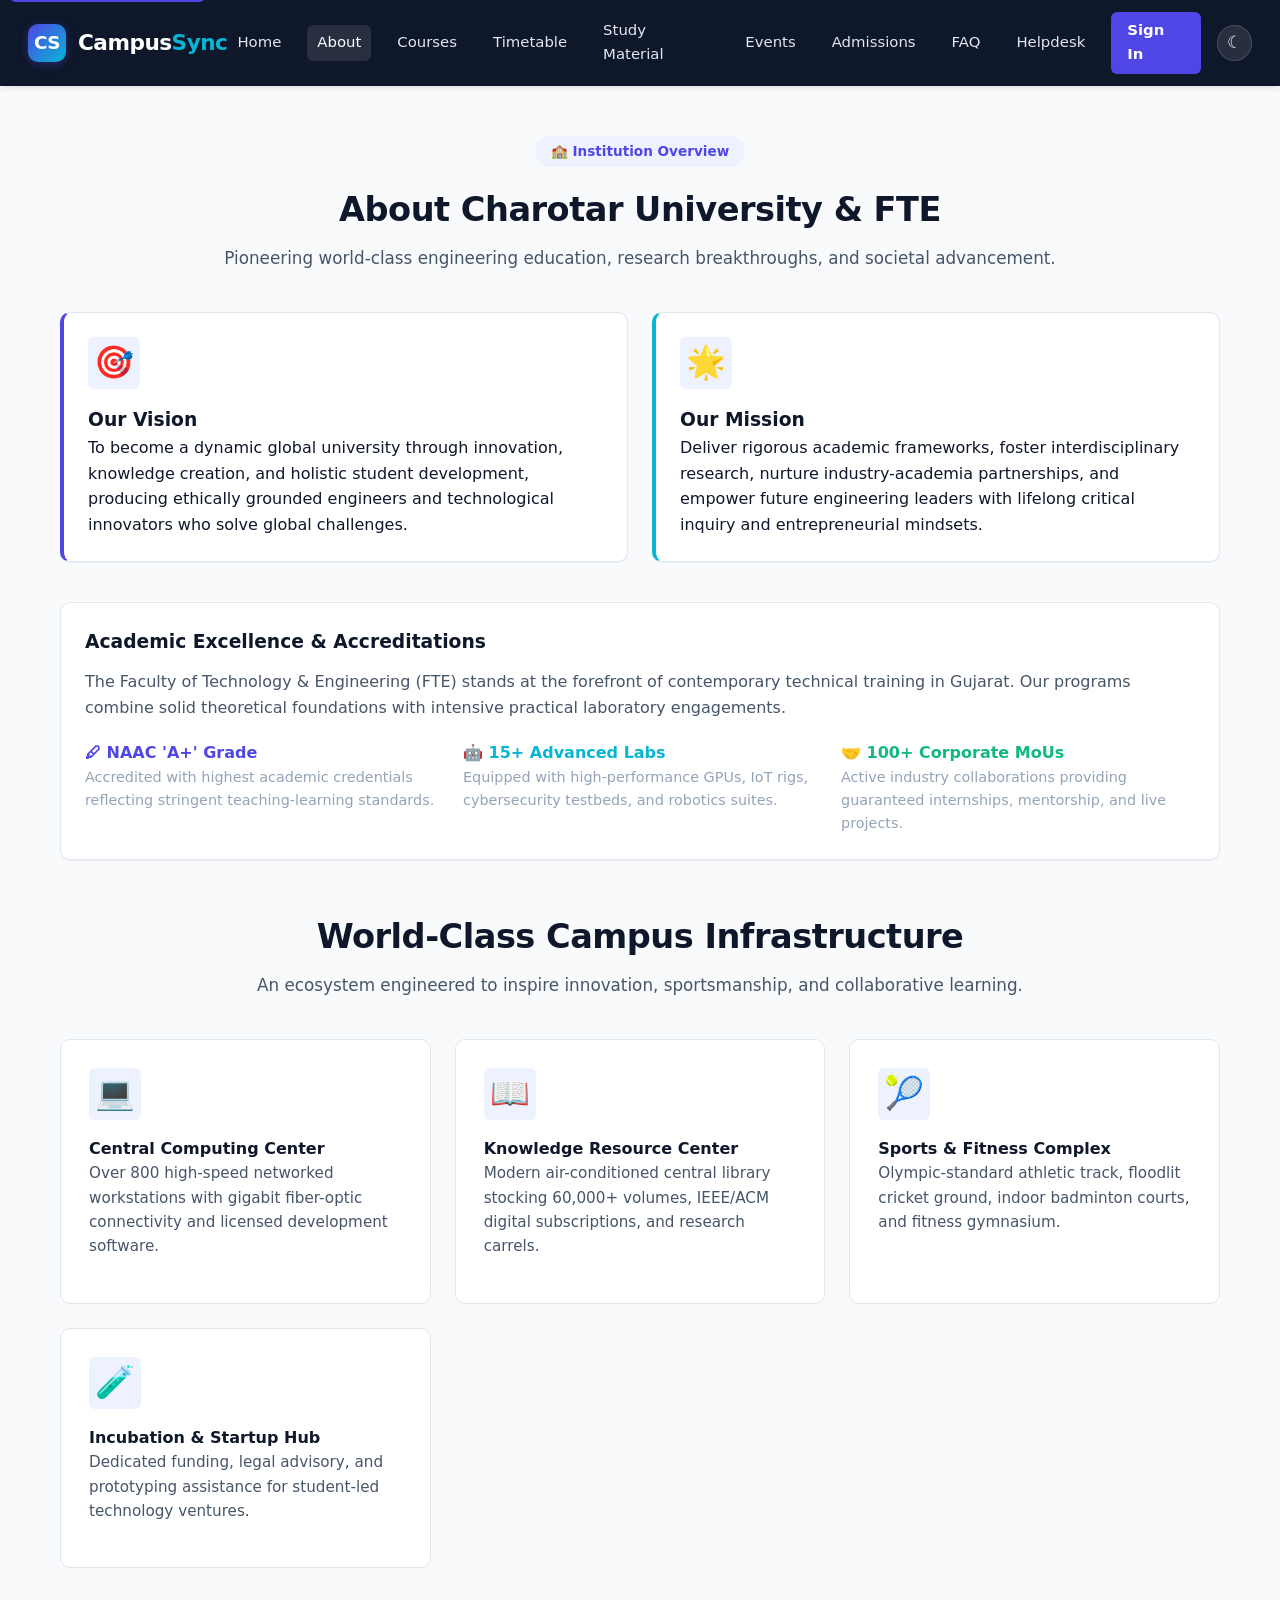
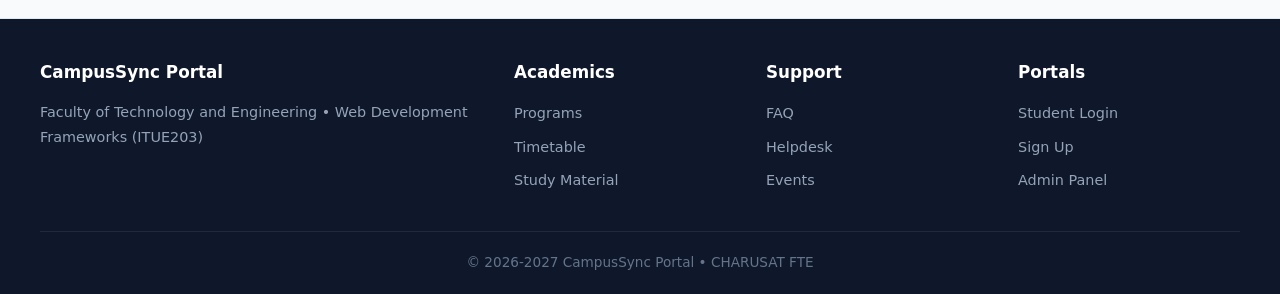
==== About.html @ 85283111 "feat: complete WDF practicals 1-15 - CampusSync Student Portal (PHP, MySQL, REST API, RBAC, CRUD)" ====
<!DOCTYPE html>
<html lang="en">
<head>
    <meta charset="UTF-8">
    <meta name="viewport" content="width=device-width, initial-scale=1.0">
    <title>About Us | CampusSync - Charusat FTE</title>
    <link rel="stylesheet" href="style.css">
    <script src="script.js" defer></script>
</head>
<body class="page-about">
    <a href="#main-content" class="skip-link">Skip to main content</a>

    <!-- Header -->
    <header class="header">
        <div class="logo-section">
            <div class="brand-badge">CS</div>
            <a href="Home.html" class="brand-title">Campus<span>Sync</span></a>
        </div>
        <button class="menu-button" id="menuButton" aria-label="Toggle menu">&#9776;</button>
        <nav class="navbar" id="navbar">
            <a href="Home.html">Home</a>
            <a href="About.html" class="active">About</a>
            <a href="Courses.html">Courses</a>
            <a href="Timetable.html">Timetable</a>
            <a href="StudyMaterial.html">Study Material</a>
            <a href="events.html">Events</a>
            <a href="Admission.html">Admissions</a>
            <a href="FAQ.html">FAQ</a>
            <a href="Help.html">Helpdesk</a>
            <a href="Login.html" class="nav-auth-btn">Sign In</a>
            <button id="themeToggle" class="theme-btn" title="Toggle Theme">&#9790;</button>
        </nav>
    </header>

    <main id="main-content" class="container">
        <!-- Breadcrumbs & Heading -->
        <div class="section-head">
            <span class="hero-pill">&#127979; Institution Overview</span>
            <h2>About Charotar University &amp; FTE</h2>
            <p>Pioneering world-class engineering education, research breakthroughs, and societal advancement.</p>
        </div>

        <!-- Vision & Mission Grid -->
        <div class="two-col-grid" style="margin-bottom: 40px;">
            <div class="card" style="border-left: 4px solid var(--primary);">
                <div class="feature-icon">&#127919;</div>
                <h3>Our Vision</h3>
                <p>
                    To become a dynamic global university through innovation, knowledge creation, and holistic student development, producing ethically grounded engineers and technological innovators who solve global challenges.
                </p>
            </div>

            <div class="card" style="border-left: 4px solid var(--accent);">
                <div class="feature-icon">&#127775;</div>
                <h3>Our Mission</h3>
                <p>
                    Deliver rigorous academic frameworks, foster interdisciplinary research, nurture industry-academia partnerships, and empower future engineering leaders with lifelong critical inquiry and entrepreneurial mindsets.
                </p>
            </div>
        </div>

        <!-- Key Milestones -->
        <section class="card" style="margin-bottom: 40px;">
            <h3>Academic Excellence &amp; Accreditations</h3>
            <p style="color: var(--text-secondary); margin: 12px 0 20px 0;">
                The Faculty of Technology &amp; Engineering (FTE) stands at the forefront of contemporary technical training in Gujarat. Our programs combine solid theoretical foundations with intensive practical laboratory engagements.
            </p>
            <div class="features-grid">
                <div>
                    <h4 style="color: var(--primary);">&#128394; NAAC 'A+' Grade</h4>
                    <p style="font-size: 0.9rem; color: var(--text-muted);">Accredited with highest academic credentials reflecting stringent teaching-learning standards.</p>
                </div>
                <div>
                    <h4 style="color: var(--accent);">&#129302; 15+ Advanced Labs</h4>
                    <p style="font-size: 0.9rem; color: var(--text-muted);">Equipped with high-performance GPUs, IoT rigs, cybersecurity testbeds, and robotics suites.</p>
                </div>
                <div>
                    <h4 style="color: var(--success);">&#129309; 100+ Corporate MoUs</h4>
                    <p style="font-size: 0.9rem; color: var(--text-muted);">Active industry collaborations providing guaranteed internships, mentorship, and live projects.</p>
                </div>
            </div>
        </section>

        <!-- Facilities Section -->
        <div class="section-head" style="margin-top: 50px;">
            <h2>World-Class Campus Infrastructure</h2>
            <p>An ecosystem engineered to inspire innovation, sportsmanship, and collaborative learning.</p>
        </div>

        <div class="features-grid">
            <div class="feature-card">
                <div class="feature-icon">&#128187;</div>
                <h4>Central Computing Center</h4>
                <p>Over 800 high-speed networked workstations with gigabit fiber-optic connectivity and licensed development software.</p>
            </div>

            <div class="feature-card">
                <div class="feature-icon">&#128214;</div>
                <h4>Knowledge Resource Center</h4>
                <p>Modern air-conditioned central library stocking 60,000+ volumes, IEEE/ACM digital subscriptions, and research carrels.</p>
            </div>

            <div class="feature-card">
                <div class="feature-icon">&#127934;</div>
                <h4>Sports &amp; Fitness Complex</h4>
                <p>Olympic-standard athletic track, floodlit cricket ground, indoor badminton courts, and fitness gymnasium.</p>
            </div>

            <div class="feature-card">
                <div class="feature-icon">&#129514;</div>
                <h4>Incubation &amp; Startup Hub</h4>
                <p>Dedicated funding, legal advisory, and prototyping assistance for student-led technology ventures.</p>
            </div>
        </div>
    </main>

    <!-- Footer -->
    <footer class="footer">
        <div class="footer-grid">
            <div class="footer-col">
                <h4>CampusSync Portal</h4>
                <p style="font-size: 0.9rem; line-height: 1.7;">Faculty of Technology and Engineering &bull; Web Development Frameworks (ITUE203)</p>
            </div>
            <div class="footer-col">
                <h4>Academics</h4>
                <ul>
                    <li><a href="Courses.html">Programs</a></li>
                    <li><a href="Timetable.html">Timetable</a></li>
                    <li><a href="StudyMaterial.html">Study Material</a></li>
                </ul>
            </div>
            <div class="footer-col">
                <h4>Support</h4>
                <ul>
                    <li><a href="FAQ.html">FAQ</a></li>
                    <li><a href="Help.html">Helpdesk</a></li>
                    <li><a href="events.html">Events</a></li>
                </ul>
            </div>
            <div class="footer-col">
                <h4>Portals</h4>
                <ul>
                    <li><a href="Login.html">Student Login</a></li>
                    <li><a href="Signup.html">Sign Up</a></li>
                    <li><a href="admin_dashboard.php">Admin Panel</a></li>
                </ul>
            </div>
        </div>
        <div class="footer-bottom">
            <p>&copy; 2026-2027 CampusSync Portal &bull; CHARUSAT FTE</p>
        </div>
    </footer>
</body>
</html>
---- style.css ----
/* ==========================================================================
   CampusSync - Modern Academic & Student Life Portal Stylesheet
   Subject: Web Development Frameworks (ITUE203) - Practical 2, 3, 4
   Theme: Contemporary Slate & Indigo / Teal Aesthetic
   ========================================================================== */

/* --- CSS Root Variables (Light Theme Default) --- */
:root {
    --primary: #4f46e5;
    --primary-dark: #4338ca;
    --primary-light: #eef2ff;
    --accent: #06b6d4;
    --accent-dark: #0891b2;
    --accent-light: #ecfeff;
    --success: #10b981;
    --warning: #f59e0b;
    --danger: #ef4444;
    --info: #3b82f6;

    --bg-page: #f8fafc;
    --bg-surface: #ffffff;
    --bg-surface-alt: #f1f5f9;
    --border-color: #e2e8f0;

    --text-primary: #0f172a;
    --text-secondary: #475569;
    --text-muted: #94a3b8;
    --text-white: #ffffff;

    --header-bg: #0f172a;
    --header-text: #f8fafc;

    --shadow-sm: 0 1px 2px 0 rgba(0, 0, 0, 0.05);
    --shadow-md: 0 4px 6px -1px rgba(0, 0, 0, 0.07), 0 2px 4px -2px rgba(0, 0, 0, 0.05);
    --shadow-lg: 0 10px 15px -3px rgba(0, 0, 0, 0.08), 0 4px 6px -4px rgba(0, 0, 0, 0.04);

    --radius-sm: 6px;
    --radius-md: 10px;
    --radius-lg: 16px;
    --radius-full: 9999px;

    --transition: all 0.25s ease-in-out;
    --max-width: 1200px;
}

/* --- Dark Theme Variables --- */
body.dark-theme {
    --bg-page: #0b0f19;
    --bg-surface: #1e293b;
    --bg-surface-alt: #162032;
    --border-color: #334155;

    --text-primary: #f8fafc;
    --text-secondary: #cbd5e1;
    --text-muted: #64748b;

    --header-bg: #030712;
    --header-text: #f8fafc;

    --shadow-sm: 0 1px 2px 0 rgba(0, 0, 0, 0.3);
    --shadow-md: 0 4px 8px 0 rgba(0, 0, 0, 0.4);
    --shadow-lg: 0 10px 20px 0 rgba(0, 0, 0, 0.5);
}

/* --- Base & Reset --- */
*, *::before, *::after {
    box-sizing: border-box;
    margin: 0;
    padding: 0;
}

html {
    scroll-behavior: smooth;
    font-size: 16px;
}

body {
    font-family: 'Segoe UI', system-ui, -apple-system, BlinkMacSystemFont, Roboto, sans-serif;
    background-color: var(--bg-page);
    color: var(--text-primary);
    line-height: 1.6;
    transition: background-color 0.3s ease, color 0.3s ease;
    overflow-x: hidden;
    min-height: 100vh;
    display: flex;
    flex-direction: column;
}

a {
    color: var(--primary);
    text-decoration: none;
    transition: var(--transition);
}

a:hover {
    color: var(--primary-dark);
}

img {
    max-width: 100%;
    display: block;
}

/* --- Skip to Content (Accessibility - Practical 2) --- */
.skip-link {
    position: absolute;
    top: -40px;
    left: 10px;
    background: var(--primary);
    color: var(--text-white);
    padding: 8px 14px;
    z-index: 10000;
    border-radius: var(--radius-sm);
    transition: top 0.2s ease;
}

.skip-link:focus {
    top: 10px;
}

/* --- Notification Announcement Banner (Practical 4) --- */
.notification-banner {
    background: linear-gradient(90deg, #4f46e5 0%, #06b6d4 100%);
    color: var(--text-white);
    padding: 10px 20px;
    font-size: 0.9rem;
    font-weight: 500;
    display: flex;
    align-items: center;
    justify-content: space-between;
    z-index: 1000;
}

.banner-content {
    display: flex;
    align-items: center;
    gap: 10px;
    margin: 0 auto;
}

.pulse-dot {
    width: 8px;
    height: 8px;
    background: #34d399;
    border-radius: 50%;
    box-shadow: 0 0 0 rgba(52, 211, 153, 0.4);
    animation: pulse 1.5s infinite;
}

@keyframes pulse {
    0% { box-shadow: 0 0 0 0 rgba(52, 211, 153, 0.7); }
    70% { box-shadow: 0 0 0 8px rgba(52, 211, 153, 0); }
    100% { box-shadow: 0 0 0 0 rgba(52, 211, 153, 0); }
}

.btn-close-banner {
    background: transparent;
    border: none;
    color: rgba(255, 255, 255, 0.85);
    font-size: 1.1rem;
    cursor: pointer;
    padding: 2px 8px;
    border-radius: 4px;
}

.btn-close-banner:hover {
    color: #fff;
    background: rgba(255, 255, 255, 0.2);
}

/* --- Header & Navigation Bar --- */
.header {
    background: var(--header-bg);
    color: var(--header-text);
    padding: 12px 28px;
    display: flex;
    align-items: center;
    justify-content: space-between;
    position: sticky;
    top: 0;
    z-index: 999;
    box-shadow: var(--shadow-md);
}

.logo-section {
    display: flex;
    align-items: center;
    gap: 12px;
}

.brand-badge {
    background: linear-gradient(135deg, #4f46e5 0%, #06b6d4 100%);
    color: #ffffff;
    width: 38px;
    height: 38px;
    border-radius: var(--radius-md);
    display: flex;
    align-items: center;
    justify-content: center;
    font-weight: 800;
    font-size: 1.15rem;
    letter-spacing: -0.5px;
    box-shadow: 0 2px 8px rgba(79, 70, 229, 0.4);
}

.brand-title {
    font-size: 1.35rem;
    font-weight: 700;
    color: #ffffff;
    letter-spacing: -0.5px;
}

.brand-title span {
    color: var(--accent);
}

.navbar {
    display: flex;
    align-items: center;
    gap: 16px;
}

.navbar a {
    color: #e2e8f0;
    font-size: 0.93rem;
    font-weight: 500;
    padding: 6px 10px;
    border-radius: var(--radius-sm);
    transition: var(--transition);
}

.navbar a:hover,
.navbar a.active {
    color: #ffffff;
    background: rgba(255, 255, 255, 0.1);
}

.nav-auth-btn {
    background: var(--primary) !important;
    color: #ffffff !important;
    font-weight: 600 !important;
    padding: 7px 16px !important;
    border-radius: var(--radius-sm) !important;
}

.nav-auth-btn:hover {
    background: var(--primary-dark) !important;
}

.user-greeting {
    font-size: 0.85rem;
    color: #94a3b8;
    background: rgba(255, 255, 255, 0.06);
    padding: 5px 12px;
    border-radius: var(--radius-full);
}

.btn-logout {
    background: rgba(239, 68, 68, 0.2) !important;
    color: #fca5a5 !important;
    border: 1px solid rgba(239, 68, 68, 0.3);
}

.btn-logout:hover {
    background: #ef4444 !important;
    color: #ffffff !important;
}

.theme-btn {
    background: rgba(255, 255, 255, 0.1);
    color: #f1f5f9;
    border: 1px solid rgba(255, 255, 255, 0.15);
    width: 36px;
    height: 36px;
    border-radius: 50%;
    cursor: pointer;
    display: flex;
    align-items: center;
    justify-content: center;
    font-size: 1.05rem;
    transition: var(--transition);
}

.theme-btn:hover {
    background: rgba(255, 255, 255, 0.2);
    transform: rotate(15deg);
}

.menu-button {
    display: none;
    background: transparent;
    border: none;
    color: #ffffff;
    font-size: 1.6rem;
    cursor: pointer;
    padding: 4px;
}

/* --- Hero Section --- */
.hero-section {
    background: linear-gradient(135deg, rgba(79, 70, 229, 0.08) 0%, rgba(6, 182, 212, 0.06) 100%);
    border-bottom: 1px solid var(--border-color);
    padding: 70px 20px;
    text-align: center;
}

.hero-container {
    max-width: 860px;
    margin: 0 auto;
}

.hero-pill {
    display: inline-block;
    padding: 5px 16px;
    background: var(--primary-light);
    color: var(--primary);
    border-radius: var(--radius-full);
    font-size: 0.85rem;
    font-weight: 600;
    margin-bottom: 16px;
}

body.dark-theme .hero-pill {
    background: rgba(79, 70, 229, 0.2);
    color: #a5b4fc;
}

.hero-title {
    font-size: 2.8rem;
    font-weight: 800;
    line-height: 1.2;
    margin-bottom: 18px;
    letter-spacing: -1px;
}

.hero-title span {
    background: linear-gradient(135deg, var(--primary) 0%, var(--accent) 100%);
    -webkit-background-clip: text;
    -webkit-text-fill-color: transparent;
}

.hero-desc {
    font-size: 1.15rem;
    color: var(--text-secondary);
    margin-bottom: 30px;
    line-height: 1.7;
}

.hero-buttons {
    display: flex;
    justify-content: center;
    gap: 14px;
    flex-wrap: wrap;
}

/* --- Buttons --- */
.btn {
    display: inline-flex;
    align-items: center;
    justify-content: center;
    gap: 8px;
    padding: 10px 22px;
    font-size: 0.95rem;
    font-weight: 600;
    border-radius: var(--radius-sm);
    cursor: pointer;
    border: none;
    transition: var(--transition);
    text-decoration: none;
}

.btn-primary {
    background: var(--primary);
    color: #ffffff;
    box-shadow: 0 2px 4px rgba(79, 70, 229, 0.25);
}

.btn-primary:hover {
    background: var(--primary-dark);
    color: #ffffff;
    transform: translateY(-1px);
}

.btn-secondary {
    background: var(--bg-surface);
    color: var(--text-primary);
    border: 1px solid var(--border-color);
}

.btn-secondary:hover {
    background: var(--bg-surface-alt);
}

.btn-accent {
    background: var(--accent);
    color: #ffffff;
}

.btn-accent:hover {
    background: var(--accent-dark);
}

.btn-sm {
    padding: 6px 12px;
    font-size: 0.85rem;
    border-radius: var(--radius-sm);
}

.btn-edit {
    background: #e0f2fe;
    color: #0369a1;
    border: 1px solid #bae6fd;
}

.btn-edit:hover {
    background: #0284c7;
    color: #ffffff;
}

.btn-delete {
    background: #fee2e2;
    color: #b91c1c;
    border: 1px solid #fecaca;
    cursor: pointer;
}

.btn-delete:hover {
    background: #dc2626;
    color: #ffffff;
}

/* --- Image / Content Slider (Practical 4) --- */
.slider-section {
    max-width: var(--max-width);
    margin: 40px auto;
    padding: 0 20px;
}

.slider-wrapper {
    position: relative;
    overflow: hidden;
    border-radius: var(--radius-lg);
    box-shadow: var(--shadow-lg);
    background: #0f172a;
    height: 420px;
}

.slider-track {
    display: flex;
    height: 100%;
    transition: transform 0.5s ease-in-out;
}

.slide {
    min-width: 100%;
    height: 100%;
    position: relative;
    display: flex;
    align-items: flex-end;
}

.slide-bg {
    position: absolute;
    top: 0;
    left: 0;
    width: 100%;
    height: 100%;
    object-fit: cover;
    opacity: 0.65;
}

.slide-caption {
    position: relative;
    z-index: 2;
    padding: 40px;
    color: #ffffff;
    background: linear-gradient(180deg, transparent 0%, rgba(15, 23, 42, 0.95) 100%);
    width: 100%;
}

.slide-caption h3 {
    font-size: 1.8rem;
    margin-bottom: 8px;
    font-weight: 700;
}

.slide-caption p {
    font-size: 1rem;
    color: #e2e8f0;
    max-width: 650px;
}

.slider-btn {
    position: absolute;
    top: 50%;
    transform: translateY(-50%);
    background: rgba(15, 23, 42, 0.6);
    color: #ffffff;
    border: none;
    width: 44px;
    height: 44px;
    border-radius: 50%;
    cursor: pointer;
    font-size: 1.4rem;
    display: flex;
    align-items: center;
    justify-content: center;
    z-index: 10;
    transition: var(--transition);
}

.slider-btn:hover {
    background: var(--primary);
}

.slider-prev { left: 16px; }
.slider-next { right: 16px; }

.slider-dots {
    position: absolute;
    bottom: 14px;
    left: 50%;
    transform: translateX(-50%);
    display: flex;
    gap: 8px;
    z-index: 10;
}

.dot {
    width: 10px;
    height: 10px;
    border-radius: 50%;
    background: rgba(255, 255, 255, 0.4);
    cursor: pointer;
    transition: var(--transition);
}

.dot.active {
    background: var(--primary);
    width: 26px;
    border-radius: 10px;
}

/* --- Container & Content --- */
.container {
    max-width: var(--max-width);
    margin: 0 auto;
    padding: 50px 20px;
}

.section-head {
    text-align: center;
    margin-bottom: 40px;
}

.section-head h2 {
    font-size: 2.1rem;
    font-weight: 700;
    letter-spacing: -0.5px;
    margin-bottom: 8px;
}

.section-head p {
    color: var(--text-secondary);
    font-size: 1.05rem;
}

/* --- Cards & Grids --- */
.card {
    background: var(--bg-surface);
    border: 1px solid var(--border-color);
    border-radius: var(--radius-md);
    padding: 24px;
    box-shadow: var(--shadow-sm);
    transition: var(--transition);
}

.card:hover {
    box-shadow: var(--shadow-md);
}

.features-grid {
    display: grid;
    grid-template-columns: repeat(auto-fit, minmax(280px, 1fr));
    gap: 24px;
}

.feature-card {
    background: var(--bg-surface);
    border: 1px solid var(--border-color);
    border-radius: var(--radius-md);
    padding: 28px;
    transition: var(--transition);
    display: flex;
    flex-direction: column;
}

.feature-card:hover {
    transform: translateY(-4px);
    box-shadow: var(--shadow-md);
    border-color: var(--primary);
}

.feature-icon {
    font-size: 2rem;
    margin-bottom: 16px;
    width: 52px;
    height: 52px;
    border-radius: var(--radius-sm);
    background: var(--primary-light);
    display: flex;
    align-items: center;
    justify-content: center;
}

body.dark-theme .feature-icon {
    background: rgba(79, 70, 229, 0.2);
}

.feature-card h3 {
    font-size: 1.25rem;
    margin-bottom: 10px;
}

.feature-card p {
    color: var(--text-secondary);
    font-size: 0.95rem;
    flex-grow: 1;
    margin-bottom: 16px;
}

/* --- Stats Metrics Grid --- */
.stats-strip {
    background: linear-gradient(135deg, #0f172a 0%, #1e293b 100%);
    color: #ffffff;
    padding: 50px 20px;
    margin: 40px 0;
}

.stats-container {
    max-width: var(--max-width);
    margin: 0 auto;
    display: grid;
    grid-template-columns: repeat(auto-fit, minmax(200px, 1fr));
    gap: 30px;
    text-align: center;
}

.stat-num {
    font-size: 2.6rem;
    font-weight: 800;
    color: var(--accent);
    display: block;
    margin-bottom: 4px;
}

.stat-title {
    font-size: 0.95rem;
    color: #94a3b8;
    text-transform: uppercase;
    letter-spacing: 1px;
}

/* --- Collapsible Accordion (Practical 4 & FAQ) --- */
.accordion-wrapper {
    max-width: 800px;
    margin: 0 auto;
    display: flex;
    flex-direction: column;
    gap: 14px;
}

.accordion-item {
    background: var(--bg-surface);
    border: 1px solid var(--border-color);
    border-radius: var(--radius-md);
    overflow: hidden;
    transition: var(--transition);
}

.accordion-header {
    width: 100%;
    padding: 18px 24px;
    background: transparent;
    border: none;
    text-align: left;
    font-size: 1.05rem;
    font-weight: 600;
    color: var(--text-primary);
    display: flex;
    justify-content: space-between;
    align-items: center;
    cursor: pointer;
}

.accordion-header:hover {
    color: var(--primary);
}

.accordion-icon {
    font-size: 1.2rem;
    transition: transform 0.3s ease;
}

.accordion-item.active .accordion-icon {
    transform: rotate(180deg);
}

.accordion-body {
    max-height: 0;
    overflow: hidden;
    transition: max-height 0.35s ease, padding 0.35s ease;
    padding: 0 24px;
    color: var(--text-secondary);
    font-size: 0.95rem;
}

.accordion-item.active .accordion-body {
    max-height: 300px;
    padding: 0 24px 20px 24px;
}

/* --- Modal Popup (Practical 4) --- */
.modal-overlay {
    position: fixed;
    top: 0;
    left: 0;
    width: 100%;
    height: 100%;
    background: rgba(15, 23, 42, 0.65);
    backdrop-filter: blur(4px);
    display: none;
    align-items: center;
    justify-content: center;
    z-index: 10000;
    padding: 20px;
}

.modal-overlay.show {
    display: flex;
    animation: fadeIn 0.2s ease-out;
}

.modal-box {
    background: var(--bg-surface);
    border-radius: var(--radius-lg);
    width: 100%;
    max-width: 520px;
    padding: 32px;
    box-shadow: var(--shadow-lg);
    position: relative;
    border: 1px solid var(--border-color);
}

.modal-close-btn {
    position: absolute;
    top: 18px;
    right: 20px;
    background: transparent;
    border: none;
    font-size: 1.4rem;
    cursor: pointer;
    color: var(--text-muted);
}

.modal-close-btn:hover {
    color: var(--danger);
}

/* --- Forms & Validation (Practical 5, 9, 10) --- */
.form-container {
    max-width: 580px;
    margin: 40px auto;
    background: var(--bg-surface);
    border: 1px solid var(--border-color);
    border-radius: var(--radius-lg);
    padding: 36px;
    box-shadow: var(--shadow-md);
}

.form-head {
    text-align: center;
    margin-bottom: 28px;
}

.form-head h2 {
    font-size: 1.8rem;
    margin-bottom: 6px;
}

.form-head p {
    color: var(--text-secondary);
    font-size: 0.95rem;
}

.form-group {
    margin-bottom: 18px;
}

.form-group label {
    display: block;
    font-size: 0.88rem;
    font-weight: 600;
    color: var(--text-primary);
    margin-bottom: 6px;
}

.form-group input,
.form-group select,
.form-group textarea {
    width: 100%;
    padding: 10px 14px;
    font-size: 0.95rem;
    font-family: inherit;
    background: var(--bg-surface);
    color: var(--text-primary);
    border: 1px solid var(--border-color);
    border-radius: var(--radius-sm);
    transition: var(--transition);
}

.form-group input:focus,
.form-group select:focus,
.form-group textarea:focus {
    outline: none;
    border-color: var(--primary);
    box-shadow: 0 0 0 3px rgba(79, 70, 229, 0.15);
}

.form-group.has-error input {
    border-color: var(--danger);
    background: #fef2f2;
}

body.dark-theme .form-group.has-error input {
    background: rgba(239, 68, 68, 0.1);
}

.error-message {
    color: var(--danger);
    font-size: 0.82rem;
    margin-top: 4px;
    display: none;
}

.form-group.has-error .error-message {
    display: block;
}

/* Password Strength Meter (Practical 5) */
.strength-meter {
    margin-top: 8px;
}

.strength-bar {
    height: 6px;
    background: var(--border-color);
    border-radius: 4px;
    overflow: hidden;
    margin-bottom: 4px;
}

.strength-fill {
    height: 100%;
    width: 0%;
    transition: width 0.3s ease, background-color 0.3s ease;
}

.strength-text {
    font-size: 0.8rem;
    font-weight: 600;
}

.radio-group,
.checkbox-group {
    display: flex;
    gap: 16px;
    align-items: center;
    flex-wrap: wrap;
    margin-top: 6px;
}

.radio-item,
.checkbox-item {
    display: flex;
    align-items: center;
    gap: 6px;
    font-size: 0.9rem;
    color: var(--text-secondary);
    cursor: pointer;
}

.radio-item input,
.checkbox-item input {
    width: auto;
    cursor: pointer;
}

.form-footer-link {
    text-align: center;
    margin-top: 20px;
    font-size: 0.9rem;
    color: var(--text-secondary);
}

/* --- Alerts & Feedback --- */
.alert {
    padding: 12px 18px;
    border-radius: var(--radius-sm);
    margin-bottom: 20px;
    font-size: 0.92rem;
    font-weight: 500;
}

.alert-success {
    background: #dcfce7;
    color: #15803d;
    border: 1px solid #bbf7d0;
}

.alert-error {
    background: #fee2e2;
    color: #b91c1c;
    border: 1px solid #fecaca;
}

.alert-info {
    background: #e0f2fe;
    color: #0369a1;
    border: 1px solid #bae6fd;
}

/* --- Data Tables & Admin Dashboard (Practical 11, 14) --- */
.admin-container {
    max-width: var(--max-width);
    margin: 30px auto;
    padding: 0 20px;
    flex-grow: 1;
    width: 100%;
}

.admin-header-row {
    display: flex;
    justify-content: space-between;
    align-items: center;
    flex-wrap: wrap;
    gap: 16px;
    margin-bottom: 24px;
}

.dashboard-banner {
    background: linear-gradient(135deg, #4f46e5 0%, #312e81 100%);
    color: #ffffff;
    padding: 28px;
    border-radius: var(--radius-md);
    display: flex;
    justify-content: space-between;
    align-items: center;
    flex-wrap: wrap;
    gap: 16px;
    margin-bottom: 28px;
    box-shadow: var(--shadow-md);
}

.dashboard-banner h2 {
    font-size: 1.7rem;
    margin-bottom: 6px;
}

.dashboard-banner p {
    color: #cbd5e1;
    font-size: 0.95rem;
}

.banner-quick-actions {
    display: flex;
    gap: 10px;
    flex-wrap: wrap;
}

.stat-grid {
    display: grid;
    grid-template-columns: repeat(auto-fit, minmax(220px, 1fr));
    gap: 20px;
    margin-bottom: 30px;
}

.stat-card {
    background: var(--bg-surface);
    border: 1px solid var(--border-color);
    border-radius: var(--radius-md);
    padding: 22px;
    display: flex;
    align-items: center;
    gap: 18px;
    box-shadow: var(--shadow-sm);
    position: relative;
    overflow: hidden;
}

.stat-card::before {
    content: '';
    position: absolute;
    left: 0;
    top: 0;
    bottom: 0;
    width: 4px;
}

.stat-indigo::before { background: var(--primary); }
.stat-teal::before { background: var(--accent); }
.stat-amber::before { background: var(--warning); }
.stat-emerald::before { background: var(--success); }

.stat-icon {
    font-size: 2.2rem;
    width: 52px;
    height: 52px;
    border-radius: var(--radius-sm);
    display: flex;
    align-items: center;
    justify-content: center;
    background: var(--bg-surface-alt);
}

.stat-value {
    font-size: 1.8rem;
    font-weight: 800;
    display: block;
    line-height: 1.2;
}

.stat-label {
    font-size: 0.85rem;
    color: var(--text-secondary);
    font-weight: 500;
}

.two-col-grid {
    display: grid;
    grid-template-columns: 1fr 1fr;
    gap: 24px;
    margin-bottom: 30px;
}

.table-responsive {
    overflow-x: auto;
    margin-top: 14px;
}

.data-table {
    width: 100%;
    border-collapse: collapse;
    font-size: 0.9rem;
    text-align: left;
}

.data-table th,
.data-table td {
    padding: 12px 14px;
    border-bottom: 1px solid var(--border-color);
}

.data-table th {
    background: var(--bg-surface-alt);
    color: var(--text-secondary);
    font-weight: 600;
    text-transform: uppercase;
    font-size: 0.78rem;
    letter-spacing: 0.5px;
}

.data-table tbody tr:hover {
    background: rgba(79, 70, 229, 0.03);
}

body.dark-theme .data-table tbody tr:hover {
    background: rgba(255, 255, 255, 0.03);
}

/* Badges */
.badge {
    display: inline-block;
    padding: 4px 10px;
    font-size: 0.78rem;
    font-weight: 600;
    border-radius: var(--radius-full);
}

.badge-active,
.badge-success {
    background: #dcfce7;
    color: #15803d;
}

.badge-graduated {
    background: #e0f2fe;
    color: #0369a1;
}

.badge-suspended,
.badge-danger {
    background: #fee2e2;
    color: #b91c1c;
}

.badge-category {
    background: var(--primary-light);
    color: var(--primary);
}

body.dark-theme .badge-category {
    background: rgba(79, 70, 229, 0.2);
    color: #a5b4fc;
}

.badge-upcoming {
    background: #fef3c7;
    color: #b45309;
}

.badge-admin {
    background: #fae8ff;
    color: #86198f;
}

.badge-student {
    background: #e0e7ff;
    color: #3730a3;
}

.badge-log {
    background: #f1f5f9;
    color: #475569;
    font-family: monospace;
}

body.dark-theme .badge-log {
    background: #334155;
    color: #cbd5e1;
}

.table-thumb {
    width: 44px;
    height: 44px;
    object-fit: cover;
    border-radius: 6px;
}

.no-thumb {
    width: 44px;
    height: 44px;
    background: var(--bg-surface-alt);
    border-radius: 6px;
    display: flex;
    align-items: center;
    justify-content: center;
    font-size: 1.2rem;
}

/* Forms in Admin CRUD */
.grid-form {
    display: grid;
    grid-template-columns: 1fr 1fr;
    gap: 16px;
}

.grid-form .span-2 {
    grid-column: span 2;
}

.form-actions-bar {
    display: flex;
    gap: 12px;
    margin-top: 10px;
}

.filter-flex {
    display: flex;
    gap: 12px;
    align-items: center;
    flex-wrap: wrap;
}

.filter-input {
    flex: 2;
    min-width: 200px;
}

.filter-select {
    flex: 1;
    min-width: 140px;
}

.count-pill {
    font-size: 0.85rem;
    color: var(--text-muted);
    font-weight: 500;
}

.table-meta {
    display: flex;
    justify-content: space-between;
    align-items: center;
    margin-bottom: 12px;
}

/* --- Student Portal Dashboard Quick Cards --- */
.quick-grid {
    display: grid;
    grid-template-columns: repeat(auto-fit, minmax(240px, 1fr));
    gap: 20px;
}

.quick-card {
    background: var(--bg-surface);
    border: 1px solid var(--border-color);
    border-radius: var(--radius-md);
    padding: 24px;
    text-align: center;
    transition: var(--transition);
    color: var(--text-primary);
}

.quick-card:hover {
    transform: translateY(-4px);
    border-color: var(--primary);
    box-shadow: var(--shadow-md);
}

.quick-icon {
    font-size: 2.2rem;
    margin-bottom: 12px;
}

.quick-card h4 {
    font-size: 1.1rem;
    margin-bottom: 6px;
}

.quick-card p {
    font-size: 0.88rem;
    color: var(--text-secondary);
}

.event-signup-list {
    display: flex;
    flex-direction: column;
    gap: 14px;
}

.event-signup-item {
    display: flex;
    justify-content: space-between;
    align-items: center;
    padding: 14px;
    background: var(--bg-surface-alt);
    border-radius: var(--radius-sm);
    gap: 14px;
}

/* --- Timetable Grid --- */
.timetable-table {
    width: 100%;
    border-collapse: collapse;
    text-align: center;
    font-size: 0.88rem;
}

.timetable-table th,
.timetable-table td {
    border: 1px solid var(--border-color);
    padding: 12px 10px;
}

.timetable-table th {
    background: var(--primary);
    color: #ffffff;
    font-weight: 600;
}

.slot-subject {
    font-weight: 700;
    color: var(--primary);
    display: block;
}

.slot-faculty {
    font-size: 0.78rem;
    color: var(--text-muted);
}

.slot-lab {
    background: var(--accent-light);
    border-radius: 4px;
    padding: 4px;
}

body.dark-theme .slot-lab {
    background: rgba(6, 182, 212, 0.15);
}

/* --- Footer --- */
.footer {
    background: var(--header-bg);
    color: #94a3b8;
    padding: 40px 20px 20px 20px;
    margin-top: auto;
    border-top: 1px solid var(--border-color);
}

.footer-grid {
    max-width: var(--max-width);
    margin: 0 auto;
    display: grid;
    grid-template-columns: 2fr 1fr 1fr 1fr;
    gap: 30px;
    margin-bottom: 30px;
}

.footer-col h4 {
    color: #ffffff;
    font-size: 1.05rem;
    margin-bottom: 14px;
}

.footer-col ul {
    list-style: none;
}

.footer-col ul li {
    margin-bottom: 8px;
}

.footer-col ul li a {
    color: #94a3b8;
    font-size: 0.9rem;
}

.footer-col ul li a:hover {
    color: #ffffff;
}

.footer-bottom {
    max-width: var(--max-width);
    margin: 0 auto;
    padding-top: 20px;
    border-top: 1px solid rgba(255, 255, 255, 0.08);
    text-align: center;
    font-size: 0.85rem;
    color: #64748b;
}

/* --- Mobile Responsiveness (Practical 3) --- */
@media (max-width: 900px) {
    .two-col-grid {
        grid-template-columns: 1fr;
    }

    .footer-grid {
        grid-template-columns: 1fr 1fr;
    }

    .grid-form {
        grid-template-columns: 1fr;
    }

    .grid-form .span-2 {
        grid-column: span 1;
    }
}

@media (max-width: 768px) {
    .menu-button {
        display: block;
    }

    .navbar {
        display: none;
        position: absolute;
        top: 100%;
        left: 0;
        right: 0;
        background: var(--header-bg);
        flex-direction: column;
        padding: 20px;
        border-top: 1px solid rgba(255, 255, 255, 0.1);
        box-shadow: var(--shadow-lg);
        align-items: stretch;
    }

    .navbar.show {
        display: flex;
    }

    .navbar a {
        padding: 10px;
        text-align: center;
    }

    .hero-title {
        font-size: 2.1rem;
    }

    .slider-wrapper {
        height: 280px;
    }

    .footer-grid {
        grid-template-columns: 1fr;
    }
}
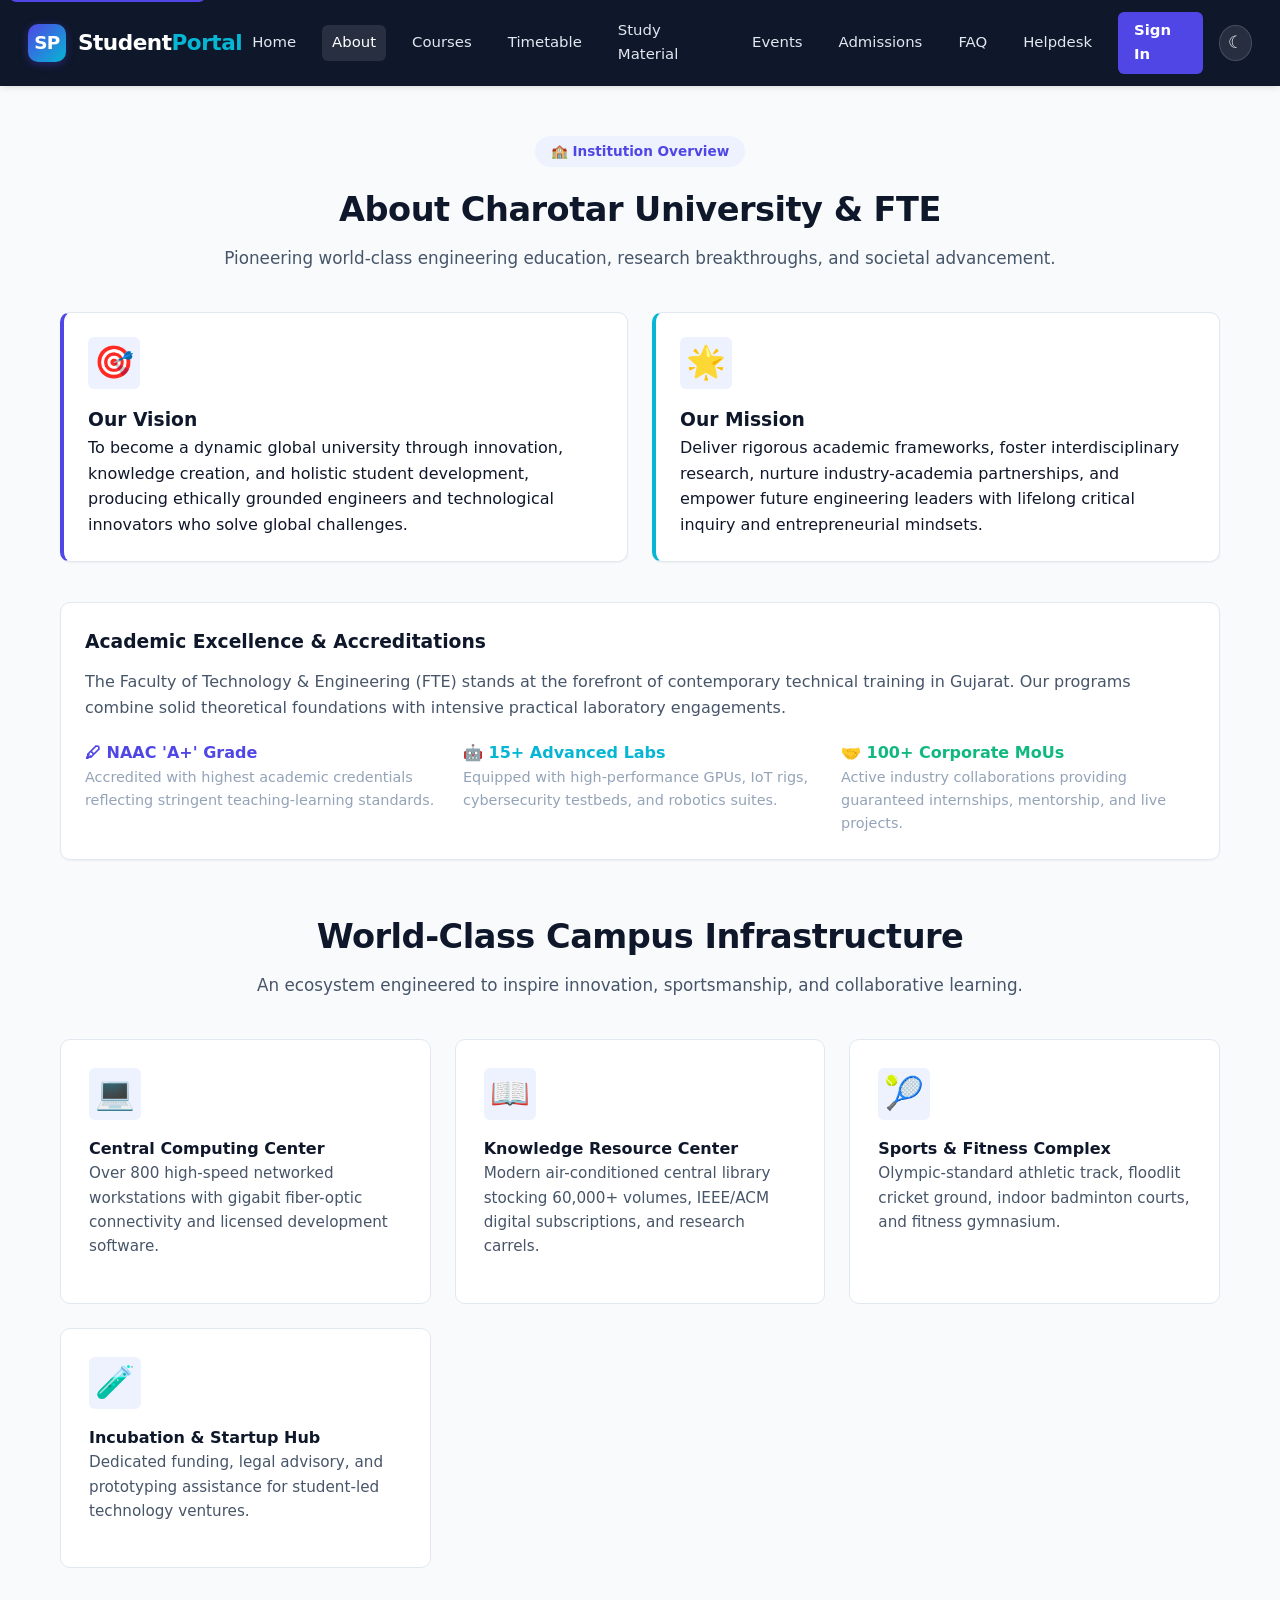
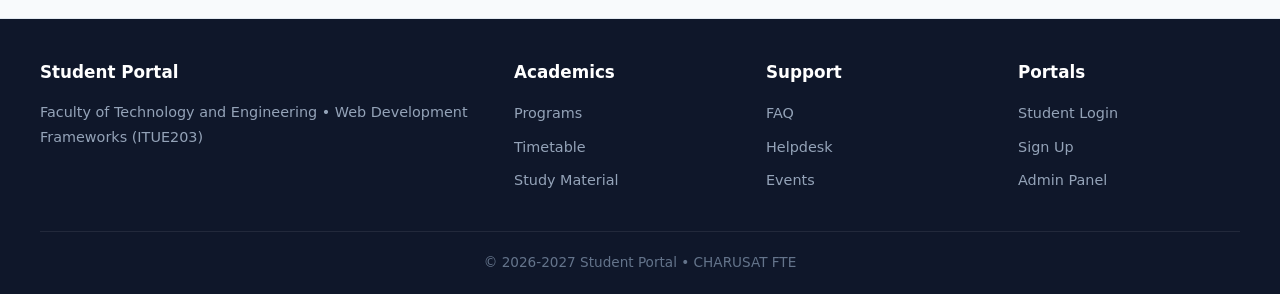
==== commit 911a86f4: "update branding to Student Portal with SP badge" ====
--- a/About.html
+++ b/About.html
@@ -3,7 +3,7 @@
 <head>
     <meta charset="UTF-8">
     <meta name="viewport" content="width=device-width, initial-scale=1.0">
-    <title>About Us | CampusSync - Charusat FTE</title>
+    <title>About Us | Student Portal - Charusat FTE</title>
     <link rel="stylesheet" href="style.css">
     <script src="script.js" defer></script>
 </head>
@@ -13,8 +13,8 @@
     <!-- Header -->
     <header class="header">
         <div class="logo-section">
-            <div class="brand-badge">CS</div>
-            <a href="Home.html" class="brand-title">Campus<span>Sync</span></a>
+            <div class="brand-badge">SP</div>
+            <a href="Home.html" class="brand-title">Student<span>Portal</span></a>
         </div>
         <button class="menu-button" id="menuButton" aria-label="Toggle menu">&#9776;</button>
         <nav class="navbar" id="navbar">
@@ -118,7 +118,7 @@
     <footer class="footer">
         <div class="footer-grid">
             <div class="footer-col">
-                <h4>CampusSync Portal</h4>
+                <h4>Student Portal</h4>
                 <p style="font-size: 0.9rem; line-height: 1.7;">Faculty of Technology and Engineering &bull; Web Development Frameworks (ITUE203)</p>
             </div>
             <div class="footer-col">
@@ -147,7 +147,7 @@
             </div>
         </div>
         <div class="footer-bottom">
-            <p>&copy; 2026-2027 CampusSync Portal &bull; CHARUSAT FTE</p>
+            <p>&copy; 2026-2027 Student Portal &bull; CHARUSAT FTE</p>
         </div>
     </footer>
 </body>
--- a/style.css
+++ b/style.css
@@ -1,5 +1,5 @@
 /* ==========================================================================
-   CampusSync - Modern Academic & Student Life Portal Stylesheet
+   Student Portal - Modern Academic & Student Life Portal Stylesheet
    Subject: Web Development Frameworks (ITUE203) - Practical 2, 3, 4
    Theme: Contemporary Slate & Indigo / Teal Aesthetic
    ========================================================================== */
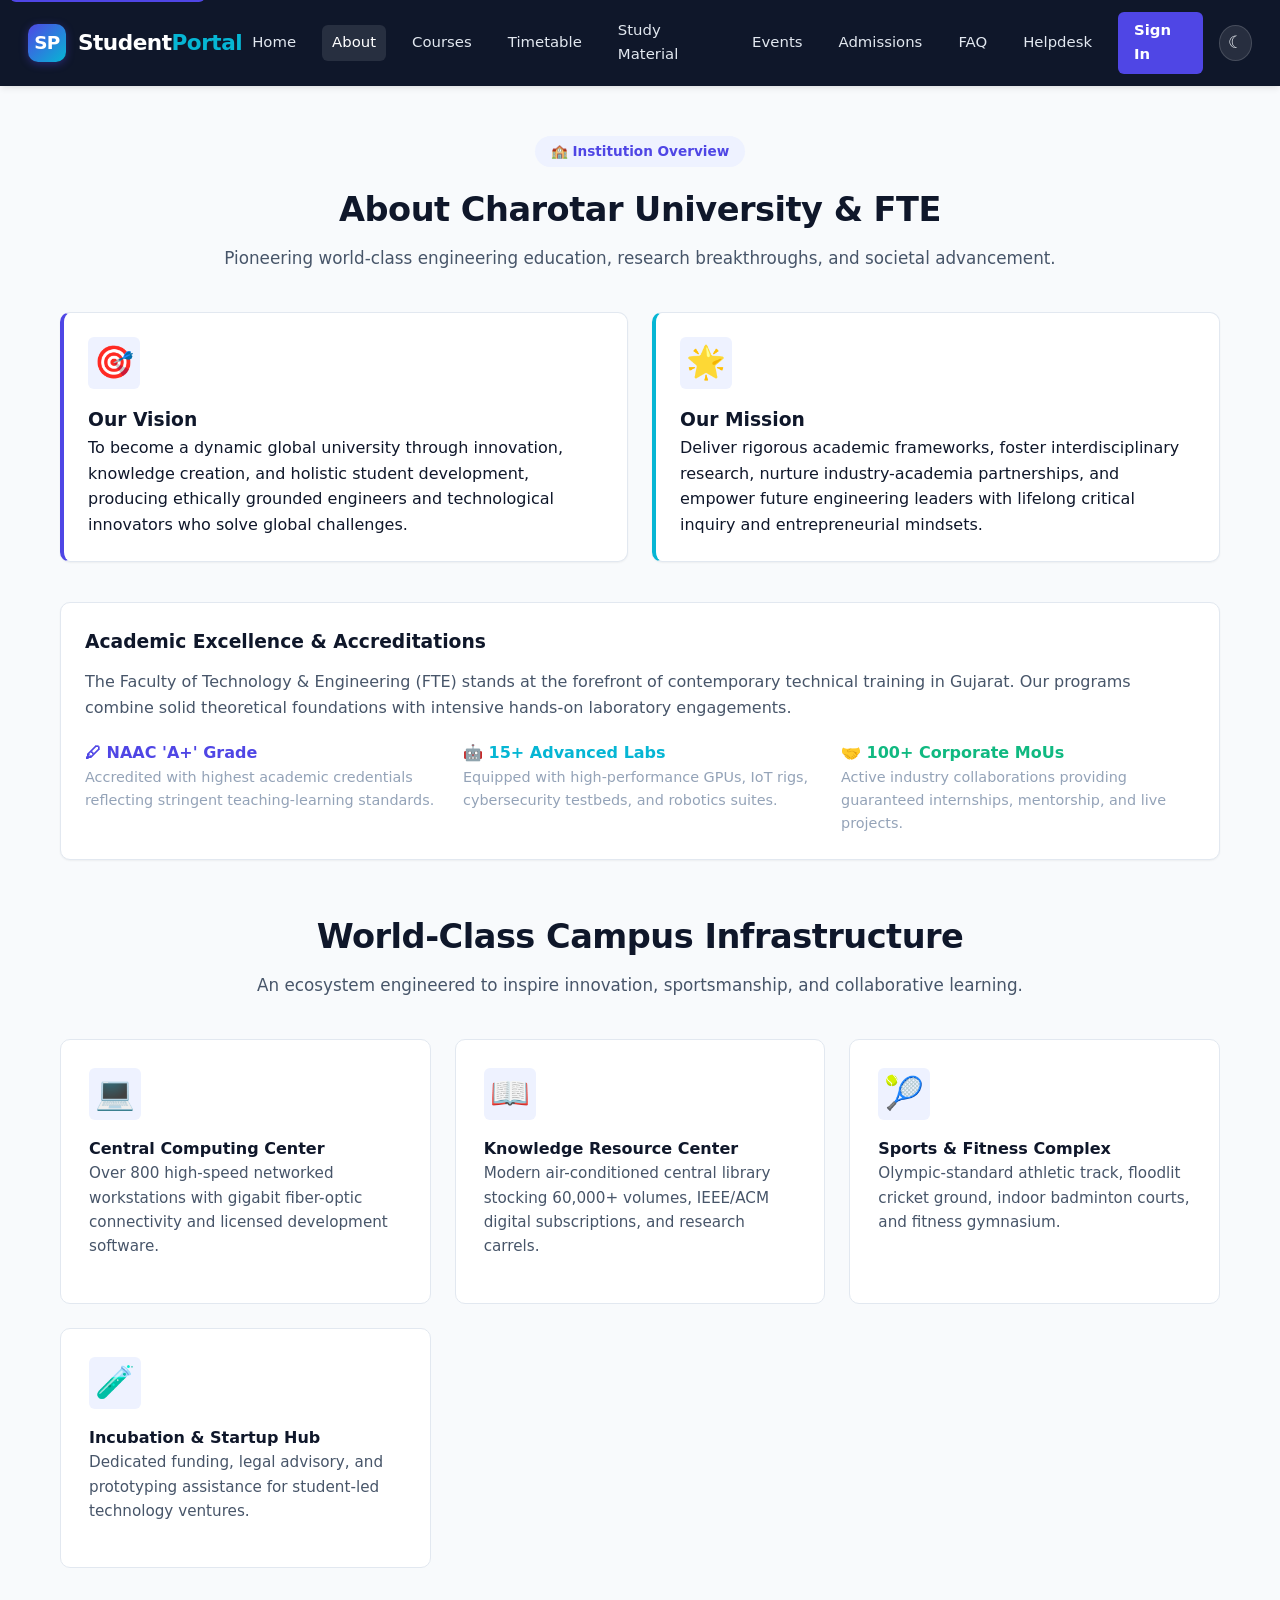
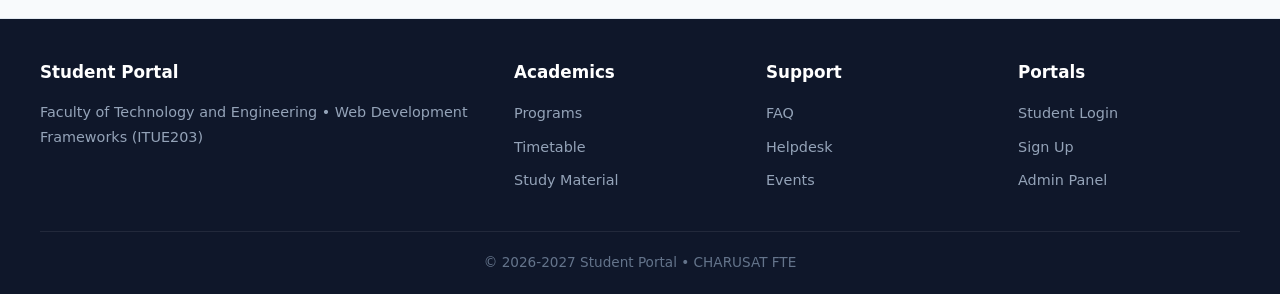
==== commit 2de98f1f: "remove all practical tags and labels across website for professional UI" ====
--- a/About.html
+++ b/About.html
@@ -63,7 +63,7 @@
         <section class="card" style="margin-bottom: 40px;">
             <h3>Academic Excellence &amp; Accreditations</h3>
             <p style="color: var(--text-secondary); margin: 12px 0 20px 0;">
-                The Faculty of Technology &amp; Engineering (FTE) stands at the forefront of contemporary technical training in Gujarat. Our programs combine solid theoretical foundations with intensive practical laboratory engagements.
+                The Faculty of Technology &amp; Engineering (FTE) stands at the forefront of contemporary technical training in Gujarat. Our programs combine solid theoretical foundations with intensive hands-on laboratory engagements.
             </p>
             <div class="features-grid">
                 <div>
